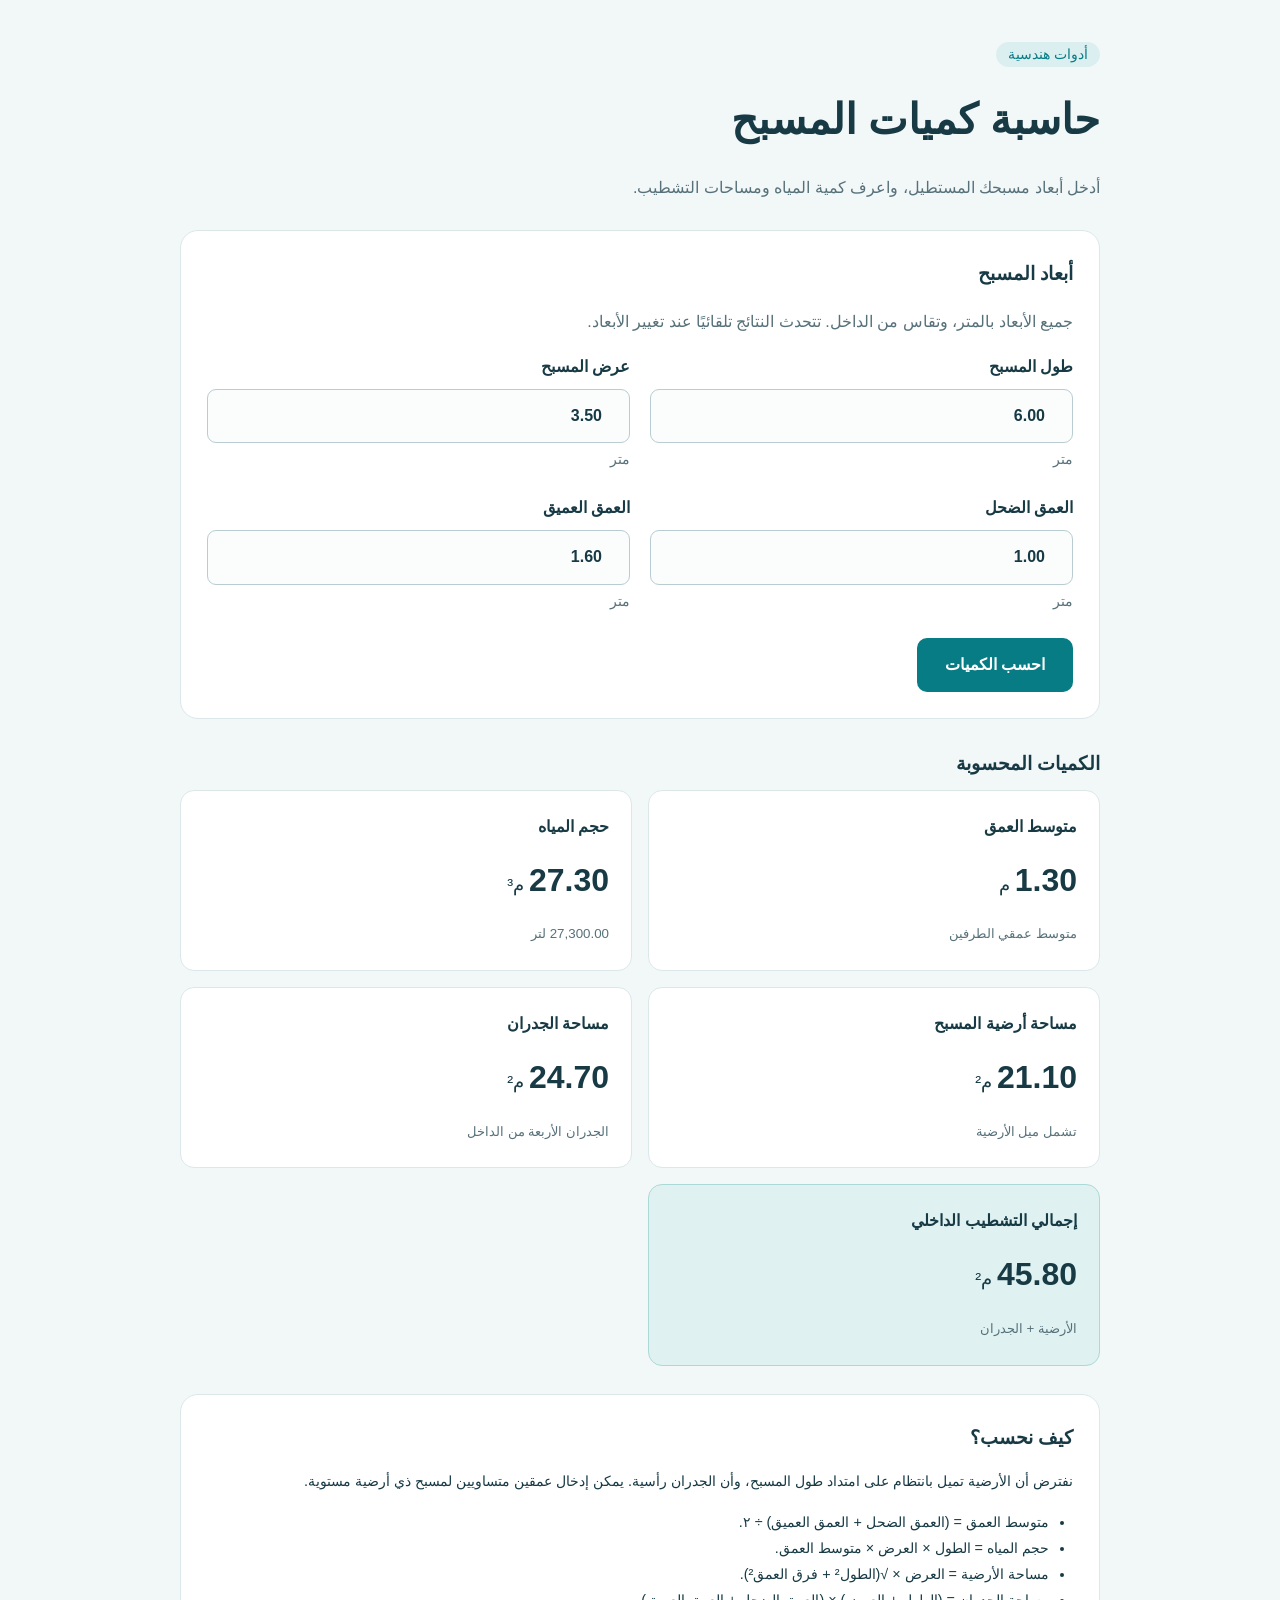
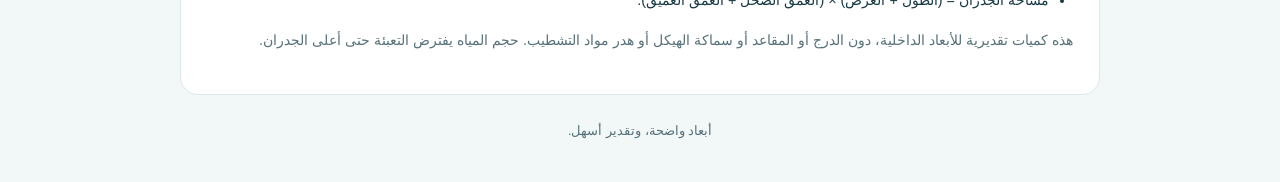
==== index.html @ d6f0b12c "Prepare Arabic pool calculator for GitHub Pages" ====
<!doctype html>
<html lang="ar" dir="rtl">
<head>
  <meta charset="utf-8">
  <meta name="viewport" content="width=device-width, initial-scale=1">
  <title>حاسبة كميات المسبح</title>
  <link rel="stylesheet" href="styles.css">
  <script src="calculator.js" defer></script>
</head>
<body>
  <main>
    <header><span class="badge">أدوات هندسية</span><h1>حاسبة كميات المسبح</h1><p>أدخل أبعاد مسبحك المستطيل، واعرف كمية المياه ومساحات التشطيب.</p></header>
    <section class="panel" aria-labelledby="dimensions-title">
      <h2 id="dimensions-title">أبعاد المسبح</h2>
      <p class="muted">جميع الأبعاد بالمتر، وتقاس من الداخل. تتحدث النتائج تلقائيًا عند تغيير الأبعاد.</p>
      <form id="pool-form">
        <div class="fields">
          <label>طول المسبح<input name="length" type="number" min="0.01" step="any" value="6.00" required inputmode="decimal"><span>متر</span></label>
          <label>عرض المسبح<input name="width" type="number" min="0.01" step="any" value="3.50" required inputmode="decimal"><span>متر</span></label>
          <label>العمق الضحل<input name="shallow" type="number" min="0.01" step="any" value="1.00" required inputmode="decimal"><span>متر</span></label>
          <label>العمق العميق<input name="deep" type="number" min="0.01" step="any" value="1.60" required inputmode="decimal"><span>متر</span></label>
        </div>
        <p id="error" role="alert" hidden></p>
        <button type="submit">احسب الكميات</button>
      </form>
    </section>
    <section id="results" aria-labelledby="results-title" aria-live="polite" hidden>
      <h2 id="results-title">الكميات المحسوبة</h2>
      <div class="cards">
        <article class="card"><h3>متوسط العمق</h3><p><strong id="averageDepth"></strong> <span>م</span></p><small>متوسط عمقي الطرفين</small></article>
        <article class="card"><h3>حجم المياه</h3><p><strong id="volume"></strong> <span>م³</span></p><small id="liters"></small></article>
        <article class="card"><h3>مساحة أرضية المسبح</h3><p><strong id="floor"></strong> <span>م²</span></p><small>تشمل ميل الأرضية</small></article>
        <article class="card"><h3>مساحة الجدران</h3><p><strong id="walls"></strong> <span>م²</span></p><small>الجدران الأربعة من الداخل</small></article>
        <article class="card total"><h3>إجمالي التشطيب الداخلي</h3><p><strong id="total"></strong> <span>م²</span></p><small>الأرضية + الجدران</small></article>
      </div>
    </section>
    <aside><h2>كيف نحسب؟</h2><p>نفترض أن الأرضية تميل بانتظام على امتداد طول المسبح، وأن الجدران رأسية. يمكن إدخال عمقين متساويين لمسبح ذي أرضية مستوية.</p><ul><li>متوسط العمق = (العمق الضحل + العمق العميق) ÷ ٢.</li><li>حجم المياه = الطول × العرض × متوسط العمق.</li><li>مساحة الأرضية = العرض × √(الطول² + فرق العمق²).</li><li>مساحة الجدران = (الطول + العرض) × (العمق الضحل + العمق العميق).</li></ul><p class="muted">هذه كميات تقديرية للأبعاد الداخلية، دون الدرج أو المقاعد أو سماكة الهيكل أو هدر مواد التشطيب. حجم المياه يفترض التعبئة حتى أعلى الجدران.</p></aside>
    <footer>أبعاد واضحة، وتقدير أسهل.</footer>
  </main>
</body>
</html>
---- styles.css ----
*{box-sizing:border-box}body{margin:0;background:#f2f7f8;color:#173a45;font-family:Tahoma,Arial,sans-serif;line-height:1.8}main{max-width:960px;margin:auto;padding:40px 20px}header{margin-bottom:28px}.badge{color:#087c85;background:#dceff0;padding:5px 12px;border-radius:20px;font-size:.85rem}h1{font-size:clamp(1.8rem,5vw,2.6rem);margin:14px 0 8px}header p,.muted{color:#57717a}h2{font-size:1.2rem;margin:0 0 8px}.panel,aside{background:white;border:1px solid #dce7ea;border-radius:18px;padding:26px}.fields{display:grid;grid-template-columns:repeat(2,1fr);gap:20px}label{display:block;font-weight:bold}label span{font-weight:normal;font-size:.85rem;color:#57717a}input{display:block;width:100%;padding:12px;margin:7px 0 2px;border:1px solid #b9ccd1;border-radius:9px;font:inherit;direction:ltr;text-align:right;color:#173a45;background:#fbfdfd}input:focus{outline:3px solid #b7e9ec;border-color:#087c85}button{margin-top:22px;background:#087c85;color:white;border:0;border-radius:10px;padding:13px 28px;font:inherit;font-weight:bold;cursor:pointer}button:hover{background:#065e65}button:focus-visible{outline:3px solid #173a45;outline-offset:3px}#error{color:#a12c2c}#results{margin:28px 0}.cards{display:grid;grid-template-columns:repeat(2,1fr);gap:16px}.card{background:white;padding:22px;border:1px solid #dce7ea;border-radius:14px}.card h3{font-size:1rem;margin:0}.card p{margin:10px 0;font-size:1.1rem}.card strong{font-size:2rem}.card small{color:#57717a}.total{background:#dff2f1;border-color:#acd9d5}aside{margin-top:28px;font-size:.9rem}aside ul{padding-inline-start:24px}footer{text-align:center;color:#57717a;font-size:.8rem;margin-top:24px}[hidden]{display:none!important}@media(max-width:540px){main{padding:24px 14px}.fields,.cards{grid-template-columns:1fr}.panel,aside{padding:20px}}
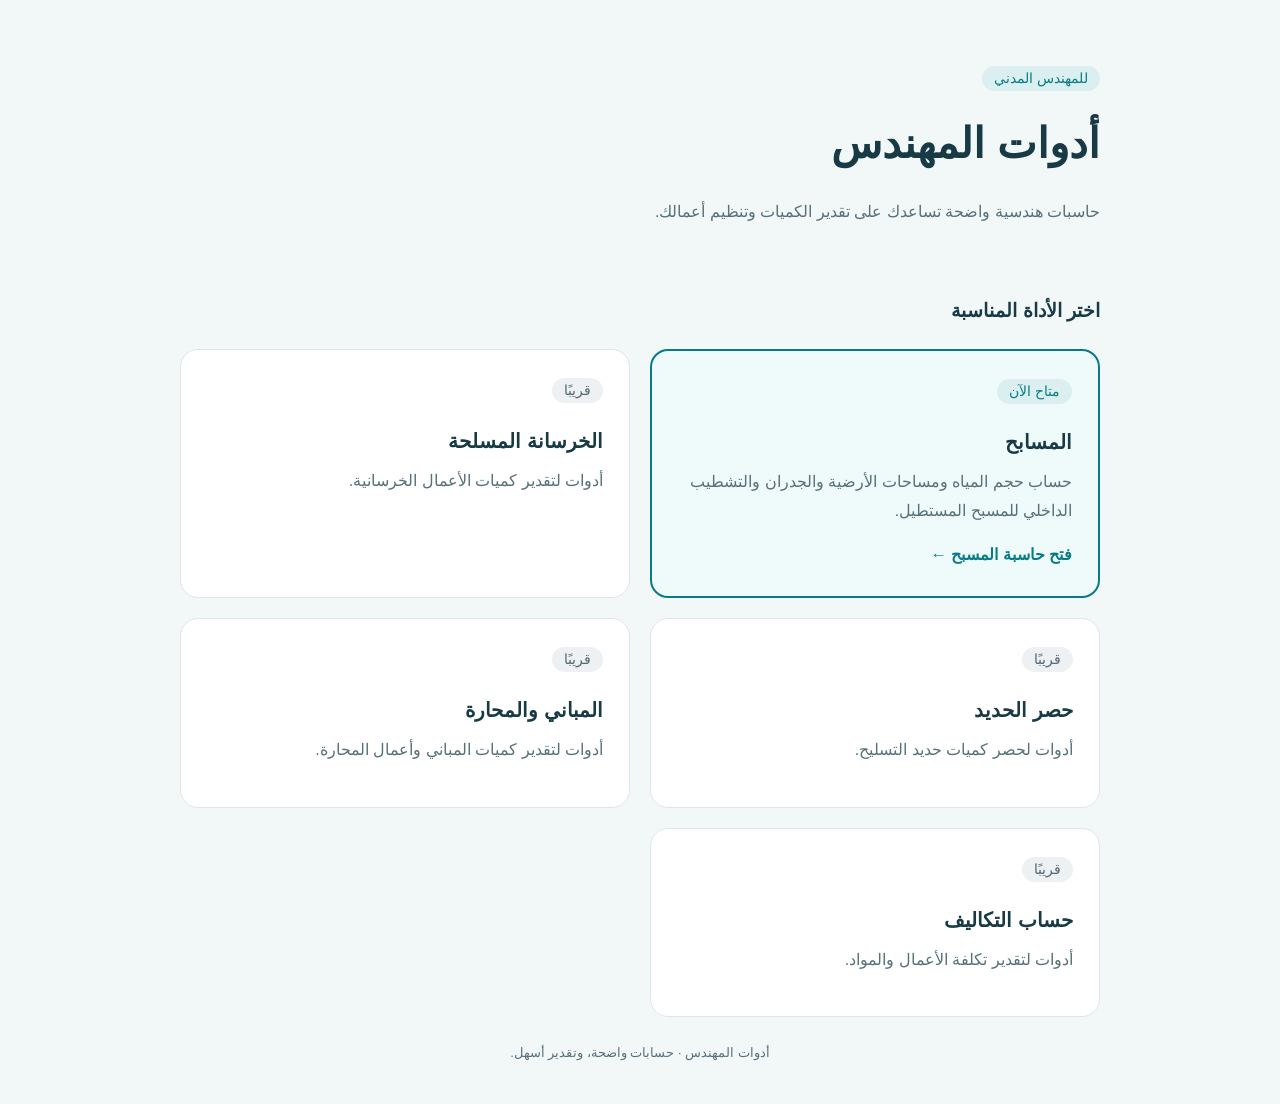
==== commit c7634a53: "Add Arabic engineering tools homepage and preserve pool calculator" ====
--- a/index.html
+++ b/index.html
@@ -3,39 +3,32 @@
 <head>
   <meta charset="utf-8">
   <meta name="viewport" content="width=device-width, initial-scale=1">
-  <title>حاسبة كميات المسبح</title>
+  <title>أدوات المهندس</title>
   <link rel="stylesheet" href="styles.css">
-  <script src="calculator.js" defer></script>
 </head>
 <body>
   <main>
-    <header><span class="badge">أدوات هندسية</span><h1>حاسبة كميات المسبح</h1><p>أدخل أبعاد مسبحك المستطيل، واعرف كمية المياه ومساحات التشطيب.</p></header>
-    <section class="panel" aria-labelledby="dimensions-title">
-      <h2 id="dimensions-title">أبعاد المسبح</h2>
-      <p class="muted">جميع الأبعاد بالمتر، وتقاس من الداخل. تتحدث النتائج تلقائيًا عند تغيير الأبعاد.</p>
-      <form id="pool-form">
-        <div class="fields">
-          <label>طول المسبح<input name="length" type="number" min="0.01" step="any" value="6.00" required inputmode="decimal"><span>متر</span></label>
-          <label>عرض المسبح<input name="width" type="number" min="0.01" step="any" value="3.50" required inputmode="decimal"><span>متر</span></label>
-          <label>العمق الضحل<input name="shallow" type="number" min="0.01" step="any" value="1.00" required inputmode="decimal"><span>متر</span></label>
-          <label>العمق العميق<input name="deep" type="number" min="0.01" step="any" value="1.60" required inputmode="decimal"><span>متر</span></label>
-        </div>
-        <p id="error" role="alert" hidden></p>
-        <button type="submit">احسب الكميات</button>
-      </form>
-    </section>
-    <section id="results" aria-labelledby="results-title" aria-live="polite" hidden>
-      <h2 id="results-title">الكميات المحسوبة</h2>
-      <div class="cards">
-        <article class="card"><h3>متوسط العمق</h3><p><strong id="averageDepth"></strong> <span>م</span></p><small>متوسط عمقي الطرفين</small></article>
-        <article class="card"><h3>حجم المياه</h3><p><strong id="volume"></strong> <span>م³</span></p><small id="liters"></small></article>
-        <article class="card"><h3>مساحة أرضية المسبح</h3><p><strong id="floor"></strong> <span>م²</span></p><small>تشمل ميل الأرضية</small></article>
-        <article class="card"><h3>مساحة الجدران</h3><p><strong id="walls"></strong> <span>م²</span></p><small>الجدران الأربعة من الداخل</small></article>
-        <article class="card total"><h3>إجمالي التشطيب الداخلي</h3><p><strong id="total"></strong> <span>م²</span></p><small>الأرضية + الجدران</small></article>
+    <header class="home-header">
+      <span class="badge">للمهندس المدني</span>
+      <h1>أدوات المهندس</h1>
+      <p>حاسبات هندسية واضحة تساعدك على تقدير الكميات وتنظيم أعمالك.</p>
+    </header>
+    <section aria-labelledby="tools-title">
+      <h2 id="tools-title">اختر الأداة المناسبة</h2>
+      <div class="tools-grid">
+        <a class="tool-card available" href="pool.html">
+          <span class="badge">متاح الآن</span>
+          <h3>المسابح</h3>
+          <p>حساب حجم المياه ومساحات الأرضية والجدران والتشطيب الداخلي للمسبح المستطيل.</p>
+          <span class="tool-action">فتح حاسبة المسبح ←</span>
+        </a>
+        <article class="tool-card"><span class="badge soon">قريبًا</span><h3>الخرسانة المسلحة</h3><p>أدوات لتقدير كميات الأعمال الخرسانية.</p></article>
+        <article class="tool-card"><span class="badge soon">قريبًا</span><h3>حصر الحديد</h3><p>أدوات لحصر كميات حديد التسليح.</p></article>
+        <article class="tool-card"><span class="badge soon">قريبًا</span><h3>المباني والمحارة</h3><p>أدوات لتقدير كميات المباني وأعمال المحارة.</p></article>
+        <article class="tool-card"><span class="badge soon">قريبًا</span><h3>حساب التكاليف</h3><p>أدوات لتقدير تكلفة الأعمال والمواد.</p></article>
       </div>
     </section>
-    <aside><h2>كيف نحسب؟</h2><p>نفترض أن الأرضية تميل بانتظام على امتداد طول المسبح، وأن الجدران رأسية. يمكن إدخال عمقين متساويين لمسبح ذي أرضية مستوية.</p><ul><li>متوسط العمق = (العمق الضحل + العمق العميق) ÷ ٢.</li><li>حجم المياه = الطول × العرض × متوسط العمق.</li><li>مساحة الأرضية = العرض × √(الطول² + فرق العمق²).</li><li>مساحة الجدران = (الطول + العرض) × (العمق الضحل + العمق العميق).</li></ul><p class="muted">هذه كميات تقديرية للأبعاد الداخلية، دون الدرج أو المقاعد أو سماكة الهيكل أو هدر مواد التشطيب. حجم المياه يفترض التعبئة حتى أعلى الجدران.</p></aside>
-    <footer>أبعاد واضحة، وتقدير أسهل.</footer>
+    <footer>أدوات المهندس · حسابات واضحة، وتقدير أسهل.</footer>
   </main>
 </body>
 </html>
--- a/styles.css
+++ b/styles.css
@@ -1 +1,10 @@
 *{box-sizing:border-box}body{margin:0;background:#f2f7f8;color:#173a45;font-family:Tahoma,Arial,sans-serif;line-height:1.8}main{max-width:960px;margin:auto;padding:40px 20px}header{margin-bottom:28px}.badge{color:#087c85;background:#dceff0;padding:5px 12px;border-radius:20px;font-size:.85rem}h1{font-size:clamp(1.8rem,5vw,2.6rem);margin:14px 0 8px}header p,.muted{color:#57717a}h2{font-size:1.2rem;margin:0 0 8px}.panel,aside{background:white;border:1px solid #dce7ea;border-radius:18px;padding:26px}.fields{display:grid;grid-template-columns:repeat(2,1fr);gap:20px}label{display:block;font-weight:bold}label span{font-weight:normal;font-size:.85rem;color:#57717a}input{display:block;width:100%;padding:12px;margin:7px 0 2px;border:1px solid #b9ccd1;border-radius:9px;font:inherit;direction:ltr;text-align:right;color:#173a45;background:#fbfdfd}input:focus{outline:3px solid #b7e9ec;border-color:#087c85}button{margin-top:22px;background:#087c85;color:white;border:0;border-radius:10px;padding:13px 28px;font:inherit;font-weight:bold;cursor:pointer}button:hover{background:#065e65}button:focus-visible{outline:3px solid #173a45;outline-offset:3px}#error{color:#a12c2c}#results{margin:28px 0}.cards{display:grid;grid-template-columns:repeat(2,1fr);gap:16px}.card{background:white;padding:22px;border:1px solid #dce7ea;border-radius:14px}.card h3{font-size:1rem;margin:0}.card p{margin:10px 0;font-size:1.1rem}.card strong{font-size:2rem}.card small{color:#57717a}.total{background:#dff2f1;border-color:#acd9d5}aside{margin-top:28px;font-size:.9rem}aside ul{padding-inline-start:24px}footer{text-align:center;color:#57717a;font-size:.8rem;margin-top:24px}[hidden]{display:none!important}@media(max-width:540px){main{padding:24px 14px}.fields,.cards{grid-template-columns:1fr}.panel,aside{padding:20px}}
+
+/* Home page and shared navigation */
+.back-link{display:inline-block;color:#087c85;border:1px solid #b9ccd1;background:white;padding:9px 16px;border-radius:10px;text-decoration:none;font-weight:bold;margin-bottom:24px}
+.back-link:hover{background:#dceff0}.back-link:focus-visible,.tool-card.available:focus-visible{outline:3px solid #087c85;outline-offset:4px}
+.home-header{padding:24px 0}.tools-grid{display:grid;grid-template-columns:repeat(2,minmax(0,1fr));gap:20px;margin-top:20px}
+.tool-card{display:block;background:white;border:1px solid #dce7ea;border-radius:18px;padding:26px;color:#173a45;text-decoration:none}
+.tool-card h3{margin:18px 0 8px;font-size:1.25rem}.tool-card p{color:#57717a;margin:0 0 16px}.tool-card.available{border:2px solid #087c85;background:#effafa;transition:box-shadow .15s}
+.tool-card.available:hover{box-shadow:0 6px 18px #173a4515}.tool-action{color:#087c85;font-weight:bold}.soon{background:#edf1f3;color:#536772}
+@media(max-width:540px){.tools-grid{grid-template-columns:1fr}.tool-card{padding:22px}}
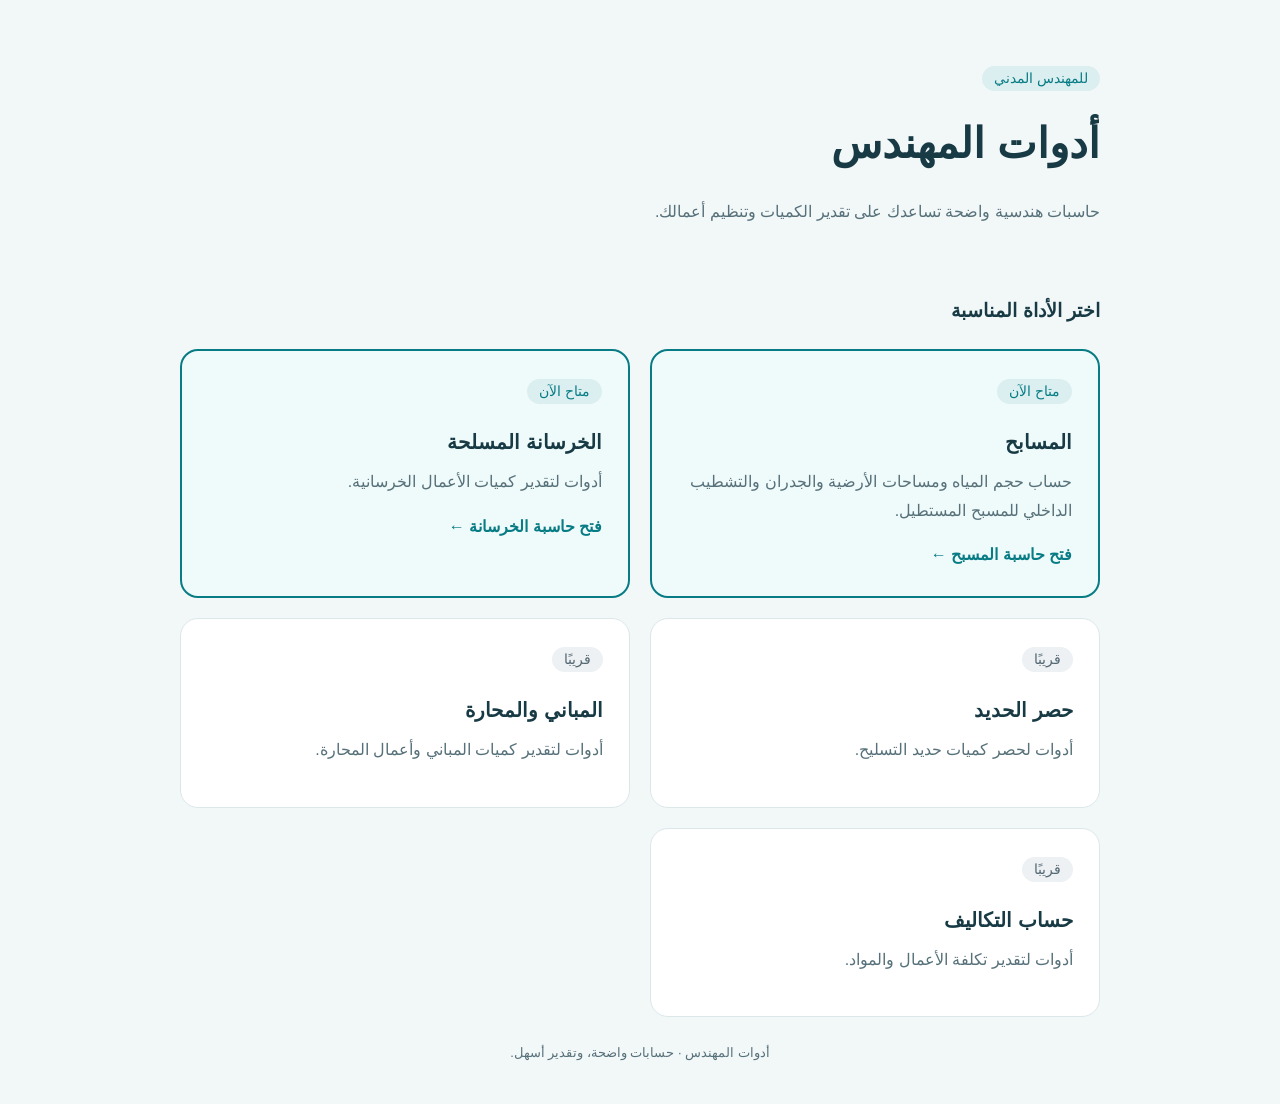
==== commit b55a3a34: "Add reinforced concrete quantity calculator" ====
--- a/index.html
+++ b/index.html
@@ -22,7 +22,7 @@
           <p>حساب حجم المياه ومساحات الأرضية والجدران والتشطيب الداخلي للمسبح المستطيل.</p>
           <span class="tool-action">فتح حاسبة المسبح ←</span>
         </a>
-        <article class="tool-card"><span class="badge soon">قريبًا</span><h3>الخرسانة المسلحة</h3><p>أدوات لتقدير كميات الأعمال الخرسانية.</p></article>
+        <a class="tool-card available" href="concrete.html"><span class="badge">متاح الآن</span><h3>الخرسانة المسلحة</h3><p>أدوات لتقدير كميات الأعمال الخرسانية.</p><span class="tool-action">فتح حاسبة الخرسانة ←</span></a>
         <article class="tool-card"><span class="badge soon">قريبًا</span><h3>حصر الحديد</h3><p>أدوات لحصر كميات حديد التسليح.</p></article>
         <article class="tool-card"><span class="badge soon">قريبًا</span><h3>المباني والمحارة</h3><p>أدوات لتقدير كميات المباني وأعمال المحارة.</p></article>
         <article class="tool-card"><span class="badge soon">قريبًا</span><h3>حساب التكاليف</h3><p>أدوات لتقدير تكلفة الأعمال والمواد.</p></article>
